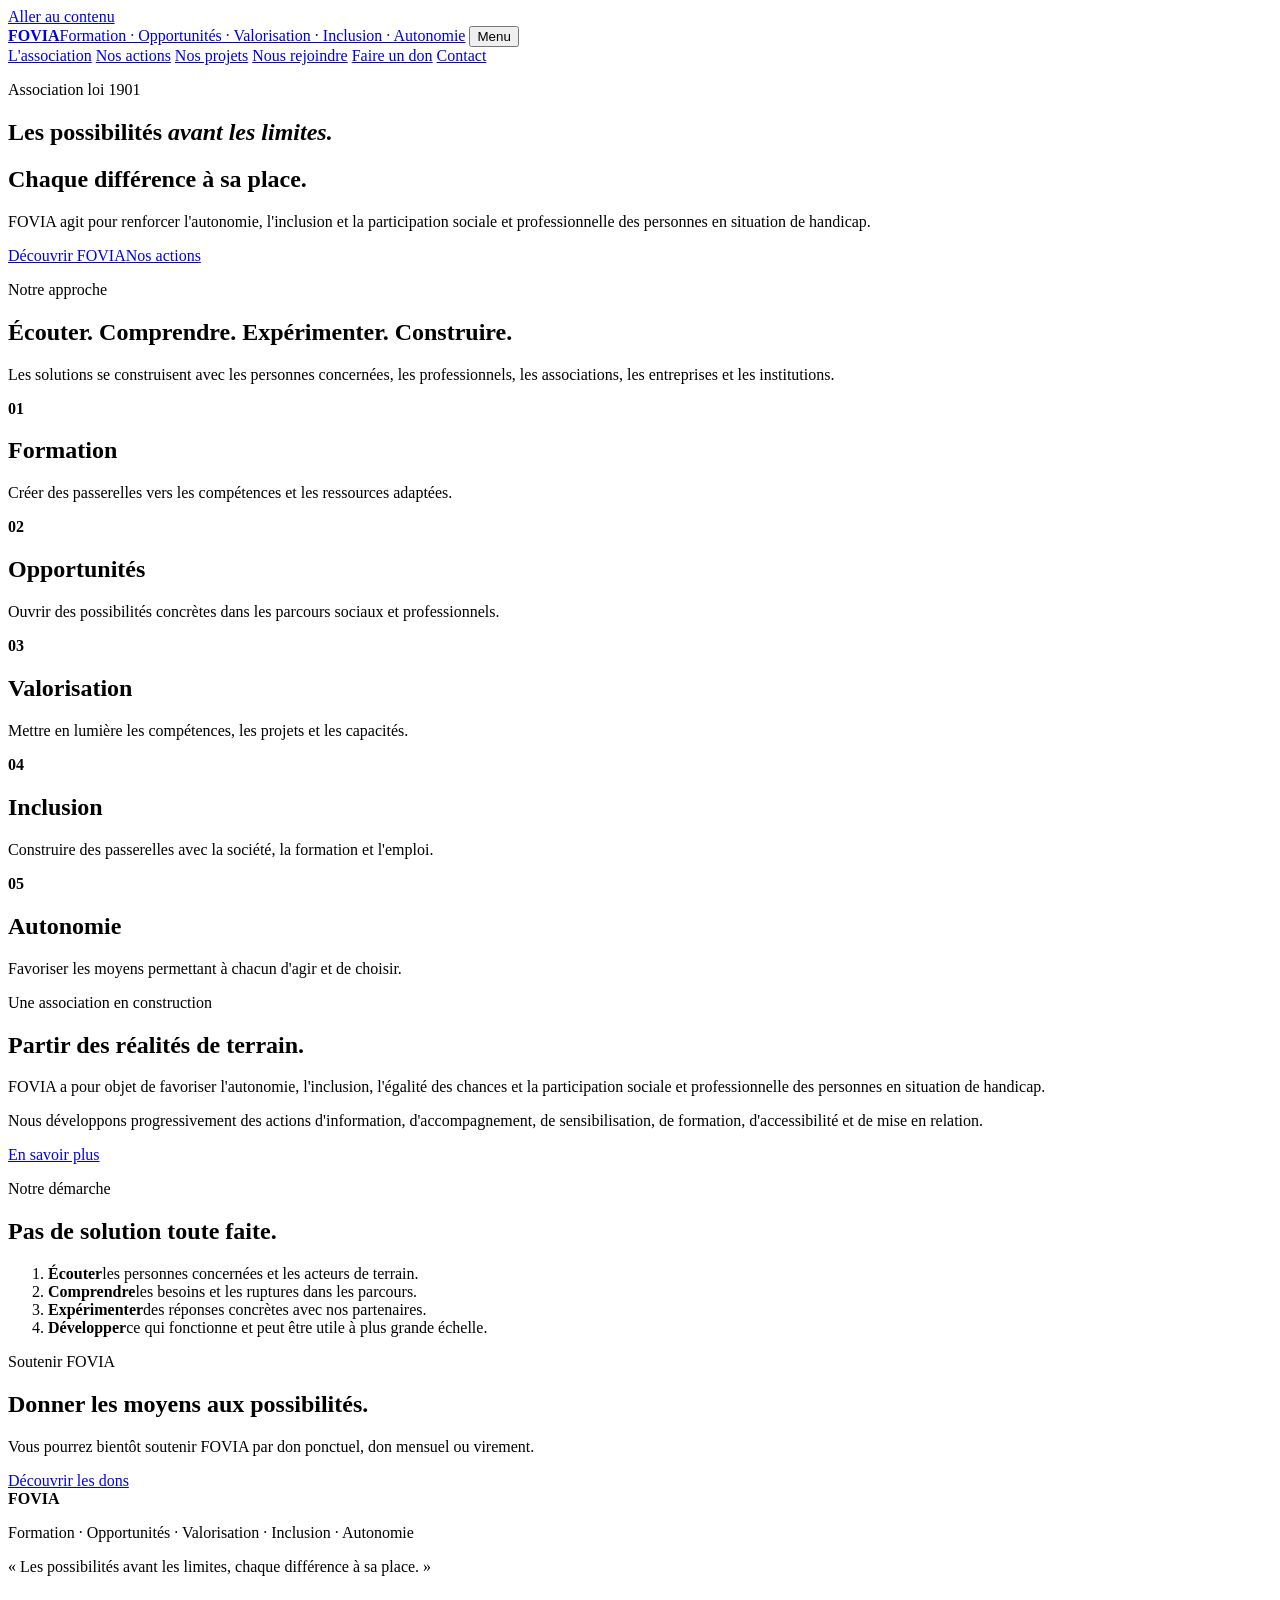
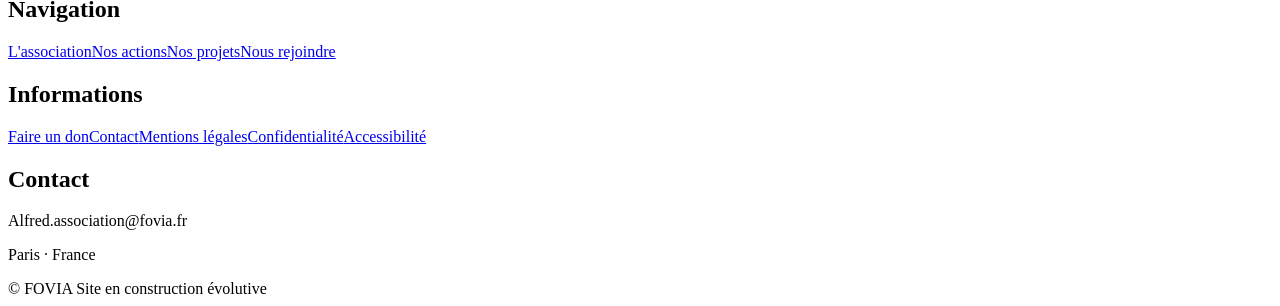
==== index.html @ 884a9b8b "Create index.html" ====
<!doctype html>
<html lang="fr"><head><meta charset="utf-8"><meta name="viewport" content="width=device-width,initial-scale=1">
<meta name="description" content="FOVIA — Formation, Opportunités, Valorisation, Inclusion, Autonomie."><title>Accueil — FOVIA</title><link rel="stylesheet" href="css/style.css"></head>
<body><a class="skip" href="#main">Aller au contenu</a>
<header>
  <div class="wrap nav">
    <a class="brand" href="index.html" aria-label="FOVIA, accueil"><b>FOVIA</b><span>Formation · Opportunités · Valorisation · Inclusion · Autonomie</span></a>
    <button id="menu" aria-expanded="false" aria-controls="navigation">Menu</button>
    <nav id="navigation" aria-label="Navigation principale">
      <a href="association.html">L'association</a>
      <a href="actions.html">Nos actions</a>
      <a href="projets.html">Nos projets</a>
      <a href="rejoindre.html">Nous rejoindre</a>
      <a href="dons.html">Faire un don</a>
      <a href="contact.html" class="cta">Contact</a>
    </nav>
  </div>
</header>
<main id="main">
<section class="hero"><div class="wrap hero-grid"><div>
<p class="eyebrow">Association loi 1901</p><h1>Les possibilités <em>avant les limites.</em></h1><h2>Chaque différence à sa place.</h2>
<p class="lead">FOVIA agit pour renforcer l'autonomie, l'inclusion et la participation sociale et professionnelle des personnes en situation de handicap.</p>
<div class="buttons"><a class="button yellow" href="association.html">Découvrir FOVIA</a><a class="button outline" href="actions.html">Nos actions</a></div>
</div><aside class="hero-card"><div class="symbol" aria-hidden="true"></div><p class="eyebrow">Notre approche</p><h2>Écouter. Comprendre. Expérimenter. Construire.</h2><p>Les solutions se construisent avec les personnes concernées, les professionnels, les associations, les entreprises et les institutions.</p></aside></div></section>
<section class="values" aria-label="Les cinq valeurs de FOVIA"><div class="wrap value-grid">
<article><b>01</b><h2>Formation</h2><p>Créer des passerelles vers les compétences et les ressources adaptées.</p></article>
<article><b>02</b><h2>Opportunités</h2><p>Ouvrir des possibilités concrètes dans les parcours sociaux et professionnels.</p></article>
<article><b>03</b><h2>Valorisation</h2><p>Mettre en lumière les compétences, les projets et les capacités.</p></article>
<article><b>04</b><h2>Inclusion</h2><p>Construire des passerelles avec la société, la formation et l'emploi.</p></article>
<article><b>05</b><h2>Autonomie</h2><p>Favoriser les moyens permettant à chacun d'agir et de choisir.</p></article>
</div></section>
<section class="section"><div class="wrap two"><div><p class="eyebrow">Une association en construction</p><h2>Partir des réalités de terrain.</h2></div><div><p>FOVIA a pour objet de favoriser l'autonomie, l'inclusion, l'égalité des chances et la participation sociale et professionnelle des personnes en situation de handicap.</p><p>Nous développons progressivement des actions d'information, d'accompagnement, de sensibilisation, de formation, d'accessibilité et de mise en relation.</p><a class="button dark" href="association.html">En savoir plus</a></div></div></section>
<section class="method"><div class="wrap two"><div><p class="eyebrow">Notre démarche</p><h2>Pas de solution toute faite.</h2></div><ol><li><b>Écouter</b><span>les personnes concernées et les acteurs de terrain.</span></li><li><b>Comprendre</b><span>les besoins et les ruptures dans les parcours.</span></li><li><b>Expérimenter</b><span>des réponses concrètes avec nos partenaires.</span></li><li><b>Développer</b><span>ce qui fonctionne et peut être utile à plus grande échelle.</span></li></ol></div></section>
<section class="support"><div class="wrap support-in"><div><p class="eyebrow">Soutenir FOVIA</p><h2>Donner les moyens aux possibilités.</h2><p>Vous pourrez bientôt soutenir FOVIA par don ponctuel, don mensuel ou virement.</p></div><a class="button outline" href="dons.html">Découvrir les dons</a></div></section>
</main>
<footer><div class="wrap footer-grid">
<div><strong>FOVIA</strong><p>Formation · Opportunités · Valorisation · Inclusion · Autonomie</p><p>« Les possibilités avant les limites, chaque différence à sa place. »</p></div>
<div><h2>Navigation</h2><a href="association.html">L'association</a><a href="actions.html">Nos actions</a><a href="projets.html">Nos projets</a><a href="rejoindre.html">Nous rejoindre</a></div>
<div><h2>Informations</h2><a href="dons.html">Faire un don</a><a href="contact.html">Contact</a><a href="#">Mentions légales</a><a href="#">Confidentialité</a><a href="#">Accessibilité</a></div>
<div><h2>Contact</h2><p>Alfred.association@fovia.fr</p><p>Paris · France</p></div>
</div><div class="wrap bottom">© <span id="year"></span> FOVIA <span>Site en construction évolutive</span></div></footer>
<script src="js/script.js"></script>
</body></html>
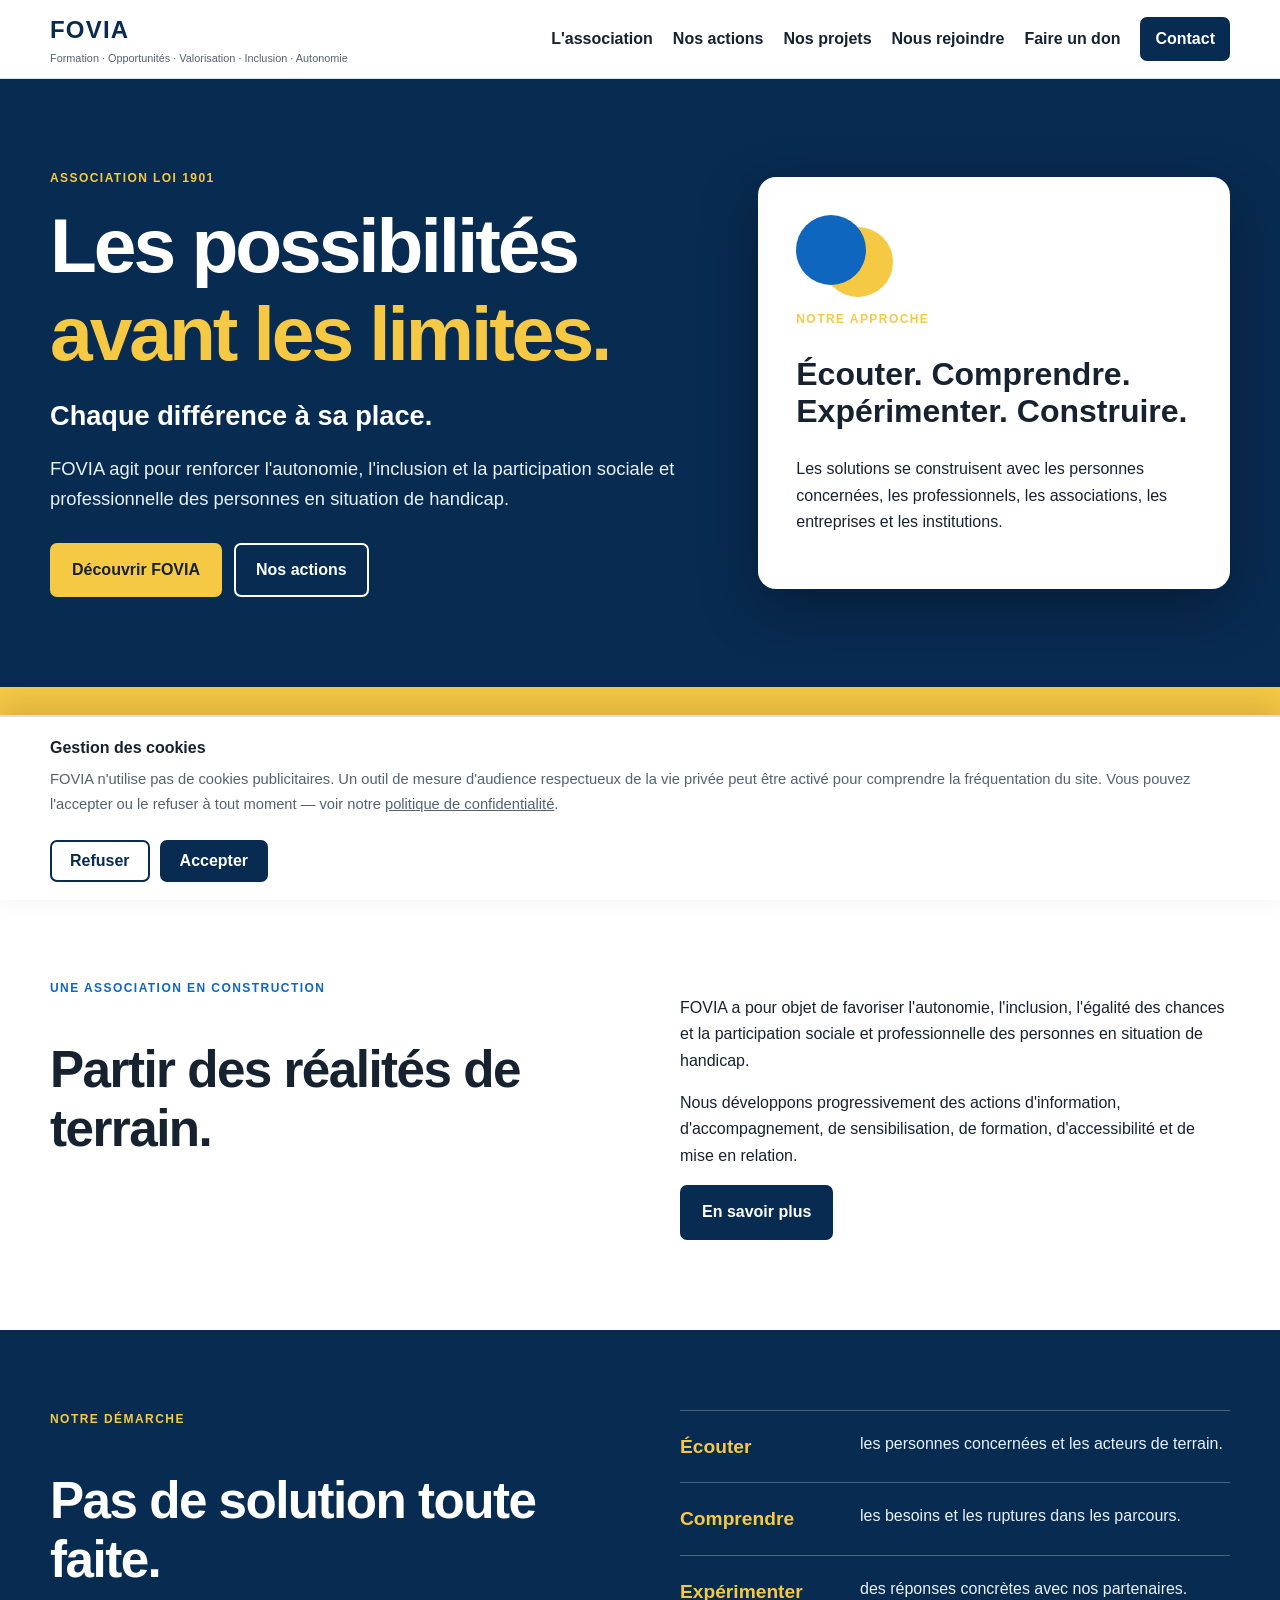
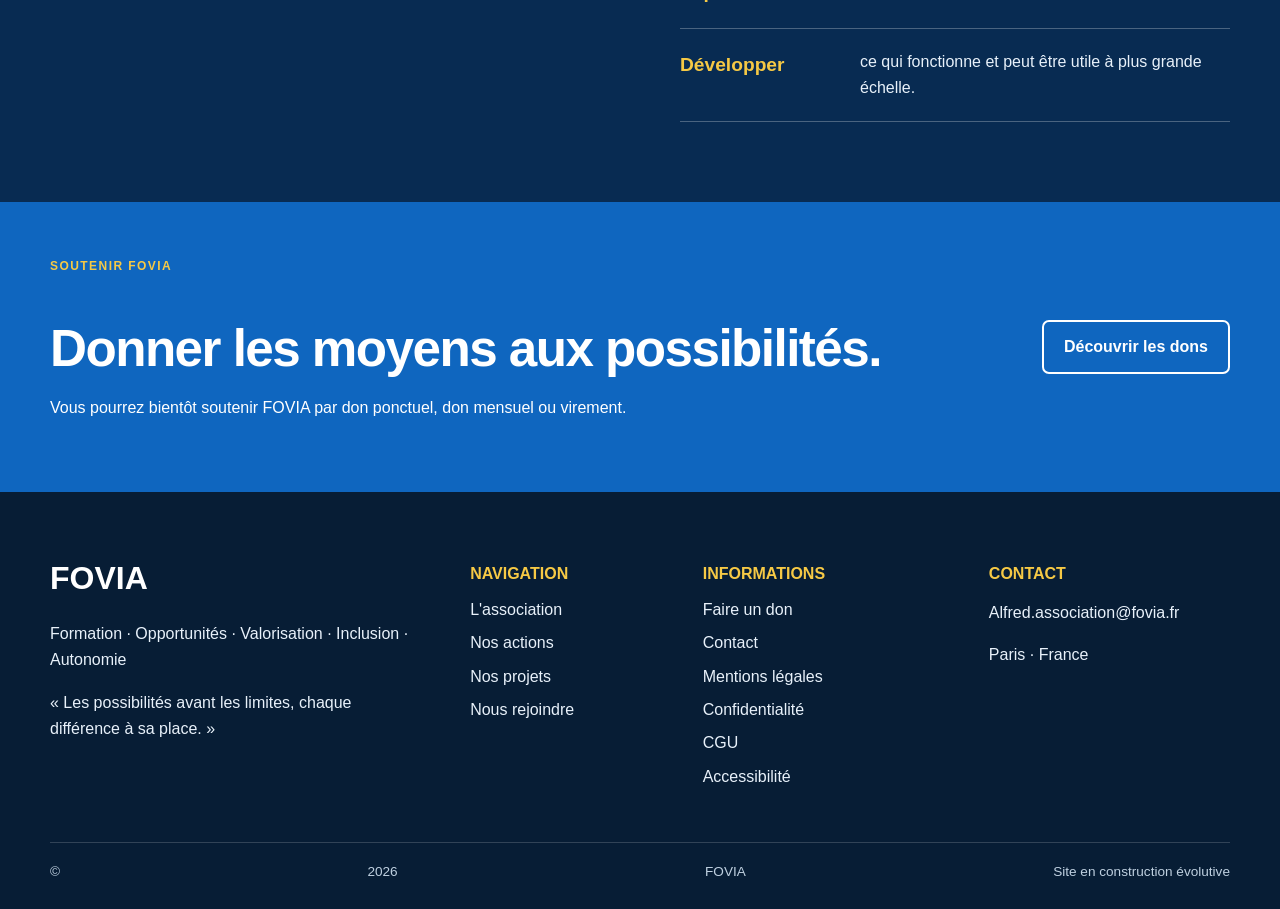
==== commit d5f49ca7: "correction site 19/09/2026" ====
--- a/index.html
+++ b/index.html
@@ -1,6 +1,34 @@
 <!doctype html>
-<html lang="fr"><head><meta charset="utf-8"><meta name="viewport" content="width=device-width,initial-scale=1">
-<meta name="description" content="FOVIA — Formation, Opportunités, Valorisation, Inclusion, Autonomie."><title>Accueil — FOVIA</title><link rel="stylesheet" href="css/style.css"></head>
+<html lang="fr"><head><meta charset="utf-8">
+<meta name="viewport" content="width=device-width,initial-scale=1">
+<title>FOVIA — Association pour l'autonomie et l'inclusion des personnes en situation de handicap</title>
+<meta name="description" content="FOVIA agit pour l'autonomie, l'inclusion et la participation sociale et professionnelle des personnes en situation de handicap, en Île-de-France.">
+<link rel="canonical" href="https://fovia.fr/">
+<meta name="robots" content="index,follow">
+<meta name="theme-color" content="#082b52">
+
+<link rel="icon" href="favicon.svg" type="image/svg+xml">
+<link rel="icon" href="favicon-32.png" sizes="32x32" type="image/png">
+<link rel="icon" href="favicon.ico" sizes="any">
+<link rel="apple-touch-icon" href="apple-touch-icon.png">
+
+<meta property="og:type" content="website">
+<meta property="og:locale" content="fr_FR">
+<meta property="og:site_name" content="FOVIA">
+<meta property="og:title" content="FOVIA — Les possibilités avant les limites">
+<meta property="og:description" content="FOVIA agit pour l'autonomie, l'inclusion et la participation sociale et professionnelle des personnes en situation de handicap, en Île-de-France.">
+<meta property="og:url" content="https://fovia.fr/">
+<meta property="og:image" content="https://fovia.fr/img/og-image.png">
+<meta property="og:image:width" content="1200">
+<meta property="og:image:height" content="630">
+<meta property="og:image:alt" content="FOVIA — Formation, Opportunités, Valorisation, Inclusion, Autonomie">
+
+<meta name="twitter:card" content="summary_large_image">
+<meta name="twitter:title" content="FOVIA — Les possibilités avant les limites">
+<meta name="twitter:description" content="FOVIA agit pour l'autonomie, l'inclusion et la participation sociale et professionnelle des personnes en situation de handicap, en Île-de-France.">
+<meta name="twitter:image" content="https://fovia.fr/img/og-image.png">
+
+<link rel="stylesheet" href="css/style.css"></head>
 <body><a class="skip" href="#main">Aller au contenu</a>
 <header>
   <div class="wrap nav">
@@ -36,8 +64,21 @@
 <footer><div class="wrap footer-grid">
 <div><strong>FOVIA</strong><p>Formation · Opportunités · Valorisation · Inclusion · Autonomie</p><p>« Les possibilités avant les limites, chaque différence à sa place. »</p></div>
 <div><h2>Navigation</h2><a href="association.html">L'association</a><a href="actions.html">Nos actions</a><a href="projets.html">Nos projets</a><a href="rejoindre.html">Nous rejoindre</a></div>
-<div><h2>Informations</h2><a href="dons.html">Faire un don</a><a href="contact.html">Contact</a><a href="#">Mentions légales</a><a href="#">Confidentialité</a><a href="#">Accessibilité</a></div>
+<div><h2>Informations</h2><a href="dons.html">Faire un don</a><a href="contact.html">Contact</a><a href="mentions-legales.html">Mentions légales</a><a href="confidentialite.html">Confidentialité</a><a href="cgu.html">CGU</a><a href="accessibilite.html">Accessibilité</a></div>
 <div><h2>Contact</h2><p>Alfred.association@fovia.fr</p><p>Paris · France</p></div>
 </div><div class="wrap bottom">© <span id="year"></span> FOVIA <span>Site en construction évolutive</span></div></footer>
-<script src="js/script.js"></script>
+<div id="cookie-banner" class="cookie-banner" role="dialog" aria-live="polite" aria-label="Gestion des cookies" hidden>
+  <div class="wrap cookie-in">
+    <div class="cookie-text">
+      <p><strong>Gestion des cookies</strong></p>
+      <p>FOVIA n'utilise pas de cookies publicitaires. Un outil de mesure d'audience respectueux de la vie privée peut être activé pour comprendre la fréquentation du site. Vous pouvez l'accepter ou le refuser à tout moment — voir notre <a href="confidentialite.html">politique de confidentialité</a>.</p>
+    </div>
+    <div class="cookie-actions">
+      <button type="button" class="button ghost" id="cookie-refuse">Refuser</button>
+      <button type="button" class="button dark" id="cookie-accept">Accepter</button>
+    </div>
+  </div>
+</div>
+<script src="js/script.js" defer></script>
+<script src="js/cookies.js" defer></script>
 </body></html>
--- a/css/style.css
+++ b/css/style.css
@@ -0,0 +1,53 @@
+
+:root{--navy:#082b52;--blue:#0f66bf;--yellow:#f6c945;--white:#fff;--ink:#172231;--muted:#536273;--pale:#f2f7fc;--line:#d8e2ec;--max:1180px;--danger:#a3241c}
+*{box-sizing:border-box}html{scroll-behavior:smooth}body{margin:0;font-family:Arial,Helvetica,sans-serif;color:var(--ink);line-height:1.65}a{color:inherit}.wrap{width:min(var(--max),calc(100% - 40px));margin:auto}.skip{position:absolute;top:-80px;left:15px;background:var(--yellow);padding:10px;font-weight:800}.skip:focus{top:15px}
+header{position:sticky;top:0;z-index:20;background:#fff;border-bottom:1px solid var(--line)}.nav{min-height:78px;display:flex;justify-content:space-between;align-items:center;gap:20px}.brand{text-decoration:none;color:var(--navy);display:flex;flex-direction:column}.brand b{font-size:1.5rem;letter-spacing:.05em}.brand span{font-size:.68rem;color:var(--muted)}
+nav{display:flex;gap:20px;align-items:center;font-weight:800}nav a{text-decoration:none}nav a:hover{color:var(--blue)}nav .cta{background:var(--navy);color:#fff;padding:9px 15px;border-radius:7px}#menu{display:none;background:var(--navy);color:#fff;border:0;padding:9px 12px;border-radius:6px;font-weight:800}
+.hero{background:var(--navy);color:#fff;padding:90px 0}.hero-grid{display:grid;grid-template-columns:1.15fr .85fr;gap:70px;align-items:center}.eyebrow{text-transform:uppercase;letter-spacing:.12em;font-size:.75rem;font-weight:900;color:var(--blue);margin:0 0 12px}.hero .eyebrow,.method .eyebrow,.support .eyebrow{color:var(--yellow)}
+h1,h2,h3{line-height:1.15}h1{font-size:clamp(2.8rem,6vw,5.2rem);letter-spacing:-.04em;margin:0 0 15px}h1 em{font-style:normal;color:var(--yellow)}.hero h2{font-size:1.7rem}.lead{font-size:1.15rem;color:#e8f1fa;max-width:700px}
+.buttons{display:flex;gap:12px;flex-wrap:wrap;margin-top:28px}.button{display:inline-flex;justify-content:center;align-items:center;text-decoration:none;border-radius:7px;padding:12px 20px;font-weight:900;border:2px solid transparent;cursor:pointer;font-size:1rem}.yellow{background:var(--yellow);color:var(--ink)}.outline{background:transparent;border-color:#fff;color:#fff}.button.dark{background:var(--navy);color:#fff}.button.blue{background:var(--blue);color:#fff}.button.disabled{opacity:.6;cursor:not-allowed}
+.hero-card{background:#fff;color:var(--ink);padding:38px;border-radius:18px;box-shadow:0 18px 60px #0005}.hero-card h2{font-size:2rem}.symbol{width:70px;height:70px;background:var(--blue);border-radius:50%;margin-bottom:25px;box-shadow:27px 12px 0 var(--yellow)}
+.values{background:var(--yellow);padding:35px 0}.value-grid{display:grid;grid-template-columns:repeat(5,1fr);gap:25px}.value-grid article{display:grid;grid-template-columns:auto 1fr;column-gap:12px}.value-grid article p{grid-column:2;margin:0}.value-grid h2{margin:0;font-size:1.15rem}
+.section{padding:90px 0}.light{background:var(--pale)}.two{display:grid;grid-template-columns:1fr 1fr;gap:80px}.two>div>h2,.heading h2,.support h2{font-size:clamp(2.2rem,4vw,3.5rem);letter-spacing:-.03em}.heading{display:flex;justify-content:space-between;gap:40px;align-items:end;margin-bottom:40px}.heading>p{max-width:430px;color:var(--muted)}
+.cards{display:grid;grid-template-columns:repeat(3,1fr);gap:18px}.cards article,.audiences article{background:#fff;border:1px solid var(--line);padding:28px;border-radius:12px}.cards article>span{display:grid;place-items:center;width:46px;height:46px;background:var(--navy);color:var(--yellow);border-radius:10px;font-weight:900;font-size:1.3rem;margin-bottom:20px}.cards p,.audiences p{color:var(--muted)}
+.project{display:grid;grid-template-columns:1.1fr .9fr;background:var(--navy);color:#fff;border-radius:18px;overflow:hidden}.photo-placeholder{min-height:350px;display:grid;place-items:center;text-align:center;padding:30px;background:var(--blue);font-weight:900;letter-spacing:.08em}.project>div:last-child{padding:55px}.project a,.audiences a{color:var(--blue);font-weight:900;text-decoration:none}
+.method{background:var(--navy);color:#fff;padding:80px 0}.method ol{list-style:none;margin:0;padding:0}.method li{display:grid;grid-template-columns:180px 1fr;border-top:1px solid #ffffff44;padding:20px 0}.method li:last-child{border-bottom:1px solid #ffffff44}.method li b{color:var(--yellow);font-size:1.2rem}.method li span{color:#e8f1fa}
+.audiences{display:grid;grid-template-columns:repeat(2,1fr);gap:18px;margin-top:35px}.support{background:var(--blue);color:#fff;padding:55px 0}.support-in{display:flex;justify-content:space-between;align-items:center;gap:40px}.support h2{margin-bottom:10px}.support p{max-width:800px}
+.page-hero{background:var(--navy);color:#fff;padding:70px 0}.page-hero h1{font-size:clamp(2.5rem,5vw,4.5rem)}.page-hero p{max-width:760px;color:#e8f1fa;font-size:1.1rem}
+.donation-grid{display:grid;grid-template-columns:1.2fr .8fr;gap:24px}.donation-card{background:#fff;border:1px solid var(--line);border-radius:16px;padding:32px}.donation-card h2{margin-top:0}.donation-options{display:grid;grid-template-columns:repeat(2,1fr);gap:15px;margin-top:20px}.donation-option{border:2px solid var(--line);border-radius:12px;padding:20px;text-decoration:none;background:#fff}.donation-option:hover{border-color:var(--blue)}.amounts{display:flex;flex-wrap:wrap;gap:10px;margin:15px 0}.amount{border:2px solid var(--line);border-radius:8px;padding:9px 15px;background:#fff;font-weight:800}.note{font-size:.9rem;color:var(--muted);background:var(--pale);border-left:4px solid var(--yellow);padding:14px 16px}.bank-box{background:var(--navy);color:#fff;border-radius:14px;padding:26px}.bank-box code{font-size:1rem;word-break:break-all}.tax-box{background:#fff7d5;border:1px solid #e5cf72;border-radius:12px;padding:20px}.tax-box strong{color:var(--navy)}
+form{display:grid;gap:9px}label{font-weight:800;margin-top:5px}input,textarea{font:inherit;border:2px solid var(--line);border-radius:7px;padding:12px}input:focus,textarea:focus,button:focus-visible,a:focus-visible{outline:4px solid var(--yellow);outline-offset:3px}
+.story{background:#f5f8fc}.story-grid{display:grid;grid-template-columns:.9fr 1.1fr;gap:4rem;align-items:start}.story-text p{margin-bottom:1.15rem}.vision-box{margin-top:3.5rem;padding:2.25rem 2.5rem;border-radius:1.25rem;background:#082B52;color:#fff;display:grid;grid-template-columns:.8fr 1.2fr;gap:2.5rem;align-items:center}.vision-box h3{margin:0;font-size:clamp(1.5rem,3vw,2.2rem)}.vision-box .eyebrow{color:#F6C945}.vision-box p:last-child{margin:0;color:#fff}
+footer{background:#071d35;color:#e8f1fa;padding:60px 0 25px}.footer-grid{display:grid;grid-template-columns:1.4fr .7fr .9fr .9fr;gap:45px}.footer-grid>div:first-child strong{font-size:2rem;color:#fff}.footer-grid h2{font-size:1rem;color:var(--yellow);text-transform:uppercase}.footer-grid a{display:block;text-decoration:none;margin:7px 0}.bottom{border-top:1px solid #ffffff2b;margin-top:45px;padding-top:18px;display:flex;justify-content:space-between;color:#bfd0e0;font-size:.85rem}
+@media(max-width:900px){nav{display:none}#menu{display:block}nav.open{display:flex;position:absolute;top:78px;left:0;right:0;background:#fff;padding:20px;flex-direction:column;align-items:stretch;border-bottom:1px solid var(--line)}.hero-grid,.two,.project,.donation-grid{grid-template-columns:1fr}.cards{grid-template-columns:repeat(2,1fr)}.heading{display:block}.support-in{display:block}.support .button{margin-top:20px}.footer-grid{grid-template-columns:repeat(2,1fr)}.value-grid{grid-template-columns:repeat(2,1fr)}}
+@media(max-width:600px){.wrap{width:calc(100% - 28px)}.hero{padding:65px 0}.value-grid,.cards,.audiences,.footer-grid,.donation-options{grid-template-columns:1fr}.value-grid article{display:block}.project>div:last-child{padding:35px 25px}.method li{grid-template-columns:1fr;gap:5px}.bottom{display:block}.bottom span{display:block;margin-top:5px}.vision-box{grid-template-columns:1fr;gap:2rem}}
+@media(prefers-reduced-motion:reduce){html{scroll-behavior:auto}}
+button.button{appearance:none;-webkit-appearance:none;font-family:inherit}
+.button.ghost{background:transparent;border-color:var(--navy);color:var(--navy)}
+.button.ghost:hover{background:var(--pale)}
+/* Bandeau cookies (RGPD) */
+.cookie-banner{position:fixed;left:0;right:0;bottom:0;z-index:50;background:#fff;border-top:2px solid var(--line);box-shadow:0 -10px 30px #0002}
+.cookie-in{display:flex;align-items:center;justify-content:space-between;gap:24px;padding:18px 0;flex-wrap:wrap}
+.cookie-text p{margin:0 0 6px}
+.cookie-text p:last-child{margin:0;color:var(--muted);font-size:.92rem}
+.cookie-actions{display:flex;gap:10px;flex-shrink:0}
+.cookie-actions .button{padding:10px 18px}
+/* Champs de formulaire : erreurs et honeypot */
+.field{display:grid;gap:4px}
+.field-error{color:var(--danger);font-size:.88rem;font-weight:700;min-height:1.1em}
+input[aria-invalid="true"],textarea[aria-invalid="true"]{border-color:var(--danger)}
+.hp-field{position:absolute;left:-9999px;top:auto;width:1px;height:1px;overflow:hidden}
+.consent{display:flex;align-items:flex-start;gap:10px;font-weight:400;color:var(--muted)}
+.consent input{margin-top:4px}
+/* Pages légales (RGPD, CGU, mentions légales, accessibilité) */
+.legal-content{max-width:860px}
+.legal-content h2{font-size:1.4rem;margin:2.2rem 0 .8rem;color:var(--navy)}
+.legal-content h2:first-child{margin-top:0}
+.legal-content p,.legal-content li{color:var(--ink)}
+.legal-content ul{padding-left:1.3rem}
+.legal-note{background:var(--pale);border-left:4px solid var(--blue);padding:14px 16px;font-size:.95rem;color:var(--muted)}
+.legal-table{width:100%;border-collapse:collapse;margin:1rem 0 1.5rem;font-size:.95rem}
+.legal-table th,.legal-table td{border:1px solid var(--line);padding:10px 12px;text-align:left;vertical-align:top}
+.legal-table th{background:var(--pale)}
+/* Page 404 */
+.notfound{padding:120px 0}
+@media(max-width:600px){.cookie-in{flex-direction:column;align-items:stretch}.cookie-actions{justify-content:stretch}.cookie-actions .button{flex:1}}
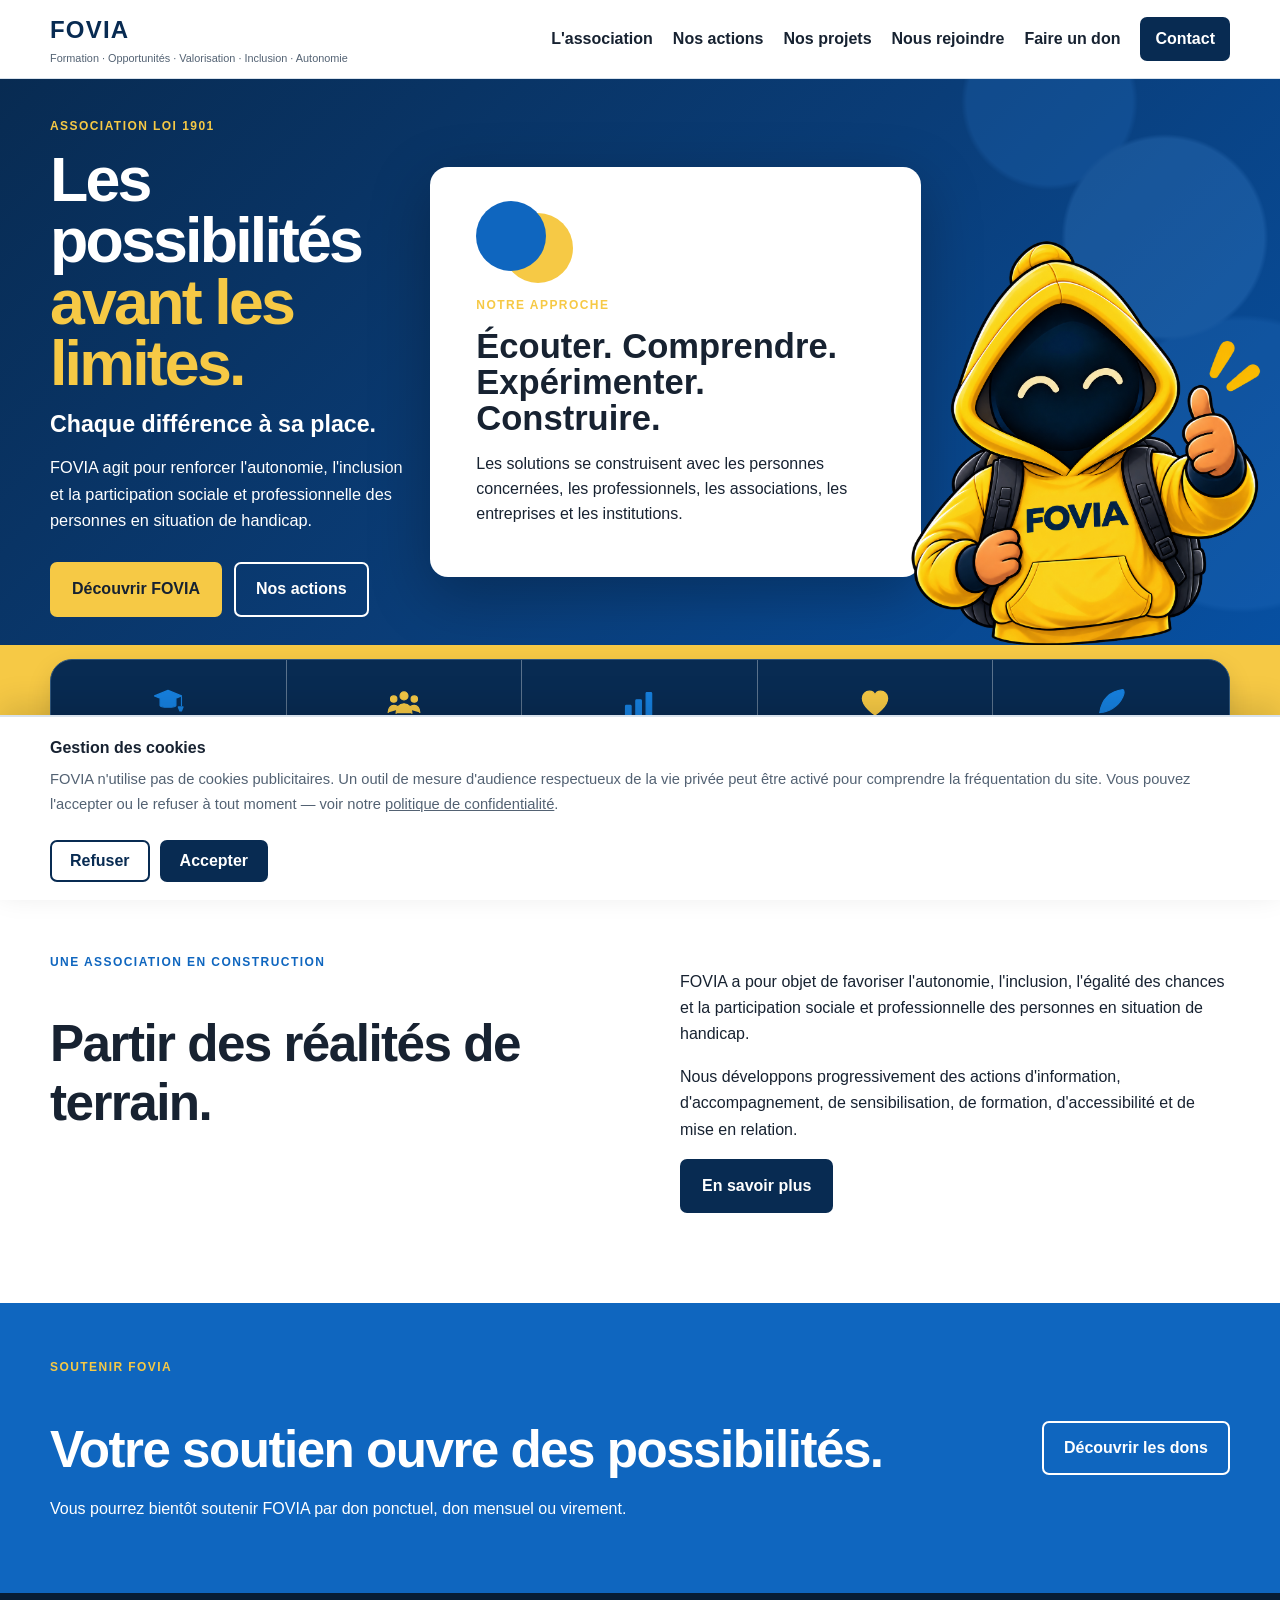
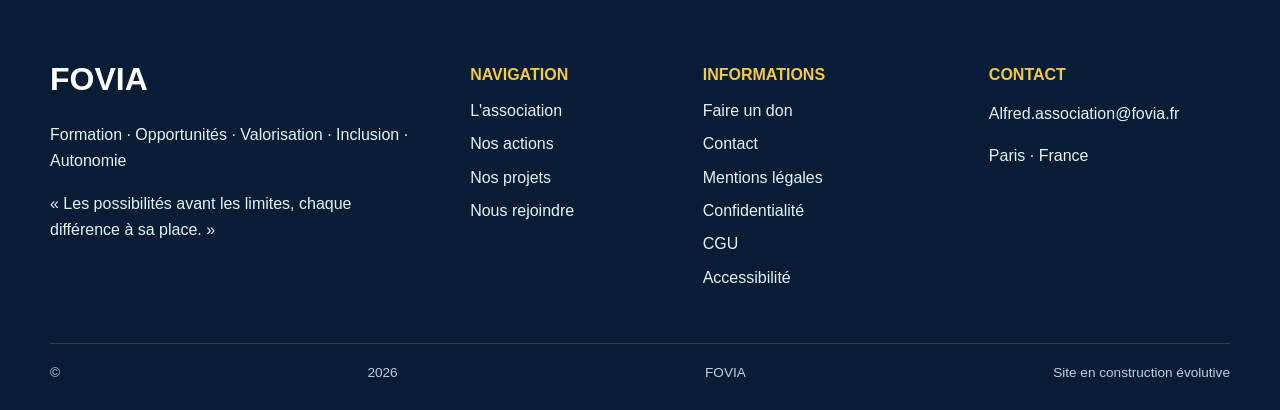
==== commit 0a0af75a: "nouvelle ajout 21/09/2026" ====
--- a/index.html
+++ b/index.html
@@ -45,21 +45,38 @@
   </div>
 </header>
 <main id="main">
-<section class="hero"><div class="wrap hero-grid"><div>
+<section class="hero"><div class="wrap hero-grid"><div class="hero-copy">
 <p class="eyebrow">Association loi 1901</p><h1>Les possibilités <em>avant les limites.</em></h1><h2>Chaque différence à sa place.</h2>
 <p class="lead">FOVIA agit pour renforcer l'autonomie, l'inclusion et la participation sociale et professionnelle des personnes en situation de handicap.</p>
 <div class="buttons"><a class="button yellow" href="association.html">Découvrir FOVIA</a><a class="button outline" href="actions.html">Nos actions</a></div>
-</div><aside class="hero-card"><div class="symbol" aria-hidden="true"></div><p class="eyebrow">Notre approche</p><h2>Écouter. Comprendre. Expérimenter. Construire.</h2><p>Les solutions se construisent avec les personnes concernées, les professionnels, les associations, les entreprises et les institutions.</p></aside></div></section>
-<section class="values" aria-label="Les cinq valeurs de FOVIA"><div class="wrap value-grid">
-<article><b>01</b><h2>Formation</h2><p>Créer des passerelles vers les compétences et les ressources adaptées.</p></article>
-<article><b>02</b><h2>Opportunités</h2><p>Ouvrir des possibilités concrètes dans les parcours sociaux et professionnels.</p></article>
-<article><b>03</b><h2>Valorisation</h2><p>Mettre en lumière les compétences, les projets et les capacités.</p></article>
-<article><b>04</b><h2>Inclusion</h2><p>Construire des passerelles avec la société, la formation et l'emploi.</p></article>
-<article><b>05</b><h2>Autonomie</h2><p>Favoriser les moyens permettant à chacun d'agir et de choisir.</p></article>
-</div></section>
+</div><aside class="hero-card"><div class="symbol" aria-hidden="true"></div><p class="eyebrow">Notre approche</p><h2>Écouter. Comprendre. Expérimenter. Construire.</h2><p>Les solutions se construisent avec les personnes concernées, les professionnels, les associations, les entreprises et les institutions.</p></aside><div class="hero-mascot"><img src="img/mascotte-fovia-jaune.png" alt="Mascotte FOVIA jaune levant le pouce"></div></div></section>
+
+<section class="values-bar" aria-label="Les cinq axes de FOVIA">
+  <div class="wrap values-bar-inner">
+    <article class="value-item">
+      <span class="value-icon blue" aria-hidden="true"><svg viewBox="0 0 48 48"><path d="M7 15 24 8l17 7-17 7L7 15Z"/><path d="M14 19v8c0 3 20 3 20 0v-8"/><path d="M41 16v11"/><path d="M39 29h4l-2 5h-2l-2-5h2Z"/></svg></span>
+      <h2>Formation</h2><p>Créer des passerelles vers les compétences et les ressources adaptées.</p>
+    </article>
+    <article class="value-item">
+      <span class="value-icon yellow" aria-hidden="true"><svg viewBox="0 0 48 48" aria-hidden="true"><circle cx="24" cy="15" r="5"/><circle cx="11" cy="19" r="4"/><circle cx="37" cy="19" r="4"/><path d="M14 37c0-7 4-12 10-12s10 5 10 12"/><path d="M4 36c0-5 3-9 7-9 3 0 6 2 7 5"/><path d="M44 36c0-5-3-9-7-9-3 0-6 2-7 5"/></svg></span>
+      <h2>Opportunités</h2><p>Ouvrir des possibilités concrètes dans les parcours sociaux et professionnels.</p>
+    </article>
+    <article class="value-item">
+      <span class="value-icon blue" aria-hidden="true"><svg viewBox="0 0 48 48"><rect x="7" y="27" width="7" height="13" rx="1"/><rect x="20" y="20" width="7" height="20" rx="1"/><rect x="33" y="11" width="7" height="29" rx="1"/></svg></span>
+      <h2>Valorisation</h2><p>Mettre en lumière les compétences, les projets et les capacités.</p>
+    </article>
+    <article class="value-item">
+      <span class="value-icon yellow" aria-hidden="true"><svg viewBox="0 0 48 48" aria-hidden="true"><path d="M24 39S8 29 8 18c0-5 4-9 9-9 3 0 6 2 7 5 1-3 4-5 7-5 5 0 9 4 9 9 0 11-16 21-16 21Z"/></svg></span>
+      <h2>Inclusion</h2><p>Construire des passerelles avec la société, la formation et l’emploi.</p>
+    </article>
+    <article class="value-item">
+      <span class="value-icon blue" aria-hidden="true"><svg viewBox="0 0 48 48"><path d="M39 7C23 9 12 19 10 36c11-1 23-7 29-20 2-4 2-7 0-9Z"/><path d="M10 36c7-8 13-14 23-20"/></svg></span>
+      <h2>Autonomie</h2><p>Favoriser les moyens permettant à chacun d’agir et de choisir.</p>
+    </article>
+  </div>
+</section>
 <section class="section"><div class="wrap two"><div><p class="eyebrow">Une association en construction</p><h2>Partir des réalités de terrain.</h2></div><div><p>FOVIA a pour objet de favoriser l'autonomie, l'inclusion, l'égalité des chances et la participation sociale et professionnelle des personnes en situation de handicap.</p><p>Nous développons progressivement des actions d'information, d'accompagnement, de sensibilisation, de formation, d'accessibilité et de mise en relation.</p><a class="button dark" href="association.html">En savoir plus</a></div></div></section>
-<section class="method"><div class="wrap two"><div><p class="eyebrow">Notre démarche</p><h2>Pas de solution toute faite.</h2></div><ol><li><b>Écouter</b><span>les personnes concernées et les acteurs de terrain.</span></li><li><b>Comprendre</b><span>les besoins et les ruptures dans les parcours.</span></li><li><b>Expérimenter</b><span>des réponses concrètes avec nos partenaires.</span></li><li><b>Développer</b><span>ce qui fonctionne et peut être utile à plus grande échelle.</span></li></ol></div></section>
-<section class="support"><div class="wrap support-in"><div><p class="eyebrow">Soutenir FOVIA</p><h2>Donner les moyens aux possibilités.</h2><p>Vous pourrez bientôt soutenir FOVIA par don ponctuel, don mensuel ou virement.</p></div><a class="button outline" href="dons.html">Découvrir les dons</a></div></section>
+<section class="support"><div class="wrap support-in"><div><p class="eyebrow">Soutenir FOVIA</p><h2>Votre soutien ouvre des possibilités.</h2><p>Vous pourrez bientôt soutenir FOVIA par don ponctuel, don mensuel ou virement.</p></div><a class="button outline" href="dons.html">Découvrir les dons</a></div></section>
 </main>
 <footer><div class="wrap footer-grid">
 <div><strong>FOVIA</strong><p>Formation · Opportunités · Valorisation · Inclusion · Autonomie</p><p>« Les possibilités avant les limites, chaque différence à sa place. »</p></div>
--- a/css/style.css
+++ b/css/style.css
@@ -3,9 +3,9 @@
 *{box-sizing:border-box}html{scroll-behavior:smooth}body{margin:0;font-family:Arial,Helvetica,sans-serif;color:var(--ink);line-height:1.65}a{color:inherit}.wrap{width:min(var(--max),calc(100% - 40px));margin:auto}.skip{position:absolute;top:-80px;left:15px;background:var(--yellow);padding:10px;font-weight:800}.skip:focus{top:15px}
 header{position:sticky;top:0;z-index:20;background:#fff;border-bottom:1px solid var(--line)}.nav{min-height:78px;display:flex;justify-content:space-between;align-items:center;gap:20px}.brand{text-decoration:none;color:var(--navy);display:flex;flex-direction:column}.brand b{font-size:1.5rem;letter-spacing:.05em}.brand span{font-size:.68rem;color:var(--muted)}
 nav{display:flex;gap:20px;align-items:center;font-weight:800}nav a{text-decoration:none}nav a:hover{color:var(--blue)}nav .cta{background:var(--navy);color:#fff;padding:9px 15px;border-radius:7px}#menu{display:none;background:var(--navy);color:#fff;border:0;padding:9px 12px;border-radius:6px;font-weight:800}
-.hero{background:var(--navy);color:#fff;padding:90px 0}.hero-grid{display:grid;grid-template-columns:1.15fr .85fr;gap:70px;align-items:center}.eyebrow{text-transform:uppercase;letter-spacing:.12em;font-size:.75rem;font-weight:900;color:var(--blue);margin:0 0 12px}.hero .eyebrow,.method .eyebrow,.support .eyebrow{color:var(--yellow)}
+.hero{background:var(--navy);color:#fff;padding:70px 0 0;overflow:hidden}.hero-grid{display:grid;grid-template-columns:1.08fr .86fr .56fr;gap:34px;align-items:center;min-height:470px}.hero-copy{padding-bottom:55px}.hero-mascot{align-self:end;height:470px;display:flex;align-items:flex-end;justify-content:center;overflow:hidden}.hero-mascot img{display:block;width:min(100%,310px);height:auto;max-height:470px;object-fit:contain;object-position:center bottom}.eyebrow{text-transform:uppercase;letter-spacing:.12em;font-size:.75rem;font-weight:900;color:var(--blue);margin:0 0 12px}.hero .eyebrow,.method .eyebrow,.support .eyebrow{color:var(--yellow)}
 h1,h2,h3{line-height:1.15}h1{font-size:clamp(2.8rem,6vw,5.2rem);letter-spacing:-.04em;margin:0 0 15px}h1 em{font-style:normal;color:var(--yellow)}.hero h2{font-size:1.7rem}.lead{font-size:1.15rem;color:#e8f1fa;max-width:700px}
-.buttons{display:flex;gap:12px;flex-wrap:wrap;margin-top:28px}.button{display:inline-flex;justify-content:center;align-items:center;text-decoration:none;border-radius:7px;padding:12px 20px;font-weight:900;border:2px solid transparent;cursor:pointer;font-size:1rem}.yellow{background:var(--yellow);color:var(--ink)}.outline{background:transparent;border-color:#fff;color:#fff}.button.dark{background:var(--navy);color:#fff}.button.blue{background:var(--blue);color:#fff}.button.disabled{opacity:.6;cursor:not-allowed}
+.buttons{display:flex;gap:12px;flex-wrap:wrap;margin-top:28px}.button{display:inline-flex;justify-content:center;align-items:center;text-decoration:none;border-radius:7px;padding:12px 20px;font-weight:900;border:2px solid transparent;cursor:pointer;font-size:1rem}.button.yellow{background:var(--yellow);color:var(--ink)}.outline{background:transparent;border-color:#fff;color:#fff}.button.dark{background:var(--navy);color:#fff}.button.blue{background:var(--blue);color:#fff}.button.disabled{opacity:.6;cursor:not-allowed}
 .hero-card{background:#fff;color:var(--ink);padding:38px;border-radius:18px;box-shadow:0 18px 60px #0005}.hero-card h2{font-size:2rem}.symbol{width:70px;height:70px;background:var(--blue);border-radius:50%;margin-bottom:25px;box-shadow:27px 12px 0 var(--yellow)}
 .values{background:var(--yellow);padding:35px 0}.value-grid{display:grid;grid-template-columns:repeat(5,1fr);gap:25px}.value-grid article{display:grid;grid-template-columns:auto 1fr;column-gap:12px}.value-grid article p{grid-column:2;margin:0}.value-grid h2{margin:0;font-size:1.15rem}
 .section{padding:90px 0}.light{background:var(--pale)}.two{display:grid;grid-template-columns:1fr 1fr;gap:80px}.two>div>h2,.heading h2,.support h2{font-size:clamp(2.2rem,4vw,3.5rem);letter-spacing:-.03em}.heading{display:flex;justify-content:space-between;gap:40px;align-items:end;margin-bottom:40px}.heading>p{max-width:430px;color:var(--muted)}
@@ -13,13 +13,35 @@
 .project{display:grid;grid-template-columns:1.1fr .9fr;background:var(--navy);color:#fff;border-radius:18px;overflow:hidden}.photo-placeholder{min-height:350px;display:grid;place-items:center;text-align:center;padding:30px;background:var(--blue);font-weight:900;letter-spacing:.08em}.project>div:last-child{padding:55px}.project a,.audiences a{color:var(--blue);font-weight:900;text-decoration:none}
 .method{background:var(--navy);color:#fff;padding:80px 0}.method ol{list-style:none;margin:0;padding:0}.method li{display:grid;grid-template-columns:180px 1fr;border-top:1px solid #ffffff44;padding:20px 0}.method li:last-child{border-bottom:1px solid #ffffff44}.method li b{color:var(--yellow);font-size:1.2rem}.method li span{color:#e8f1fa}
 .audiences{display:grid;grid-template-columns:repeat(2,1fr);gap:18px;margin-top:35px}.support{background:var(--blue);color:#fff;padding:55px 0}.support-in{display:flex;justify-content:space-between;align-items:center;gap:40px}.support h2{margin-bottom:10px}.support p{max-width:800px}
-.page-hero{background:var(--navy);color:#fff;padding:70px 0}.page-hero h1{font-size:clamp(2.5rem,5vw,4.5rem)}.page-hero p{max-width:760px;color:#e8f1fa;font-size:1.1rem}
+.page-hero{background:var(--navy);color:#fff;padding:70px 0;overflow:hidden}.page-hero h1{font-size:clamp(2.5rem,5vw,4.5rem)}.page-hero p{max-width:760px;color:#e8f1fa;font-size:1.1rem}
+.page-hero-grid{display:grid;grid-template-columns:1fr;gap:20px}
+.page-hero-mascot{display:none}
+@media(min-width:901px){
+  .page-hero{padding:46px 0 0}
+  .page-hero-grid{grid-template-columns:1.3fr .8fr;align-items:end;min-height:300px;gap:20px}
+  .page-hero-copy{padding-bottom:40px}
+  .page-hero-mascot{display:flex;justify-content:flex-end;align-items:flex-end;height:300px}
+  .page-hero-mascot img{width:min(100%,300px);height:auto;max-height:300px;object-fit:contain;object-position:center bottom}
+}
 .donation-grid{display:grid;grid-template-columns:1.2fr .8fr;gap:24px}.donation-card{background:#fff;border:1px solid var(--line);border-radius:16px;padding:32px}.donation-card h2{margin-top:0}.donation-options{display:grid;grid-template-columns:repeat(2,1fr);gap:15px;margin-top:20px}.donation-option{border:2px solid var(--line);border-radius:12px;padding:20px;text-decoration:none;background:#fff}.donation-option:hover{border-color:var(--blue)}.amounts{display:flex;flex-wrap:wrap;gap:10px;margin:15px 0}.amount{border:2px solid var(--line);border-radius:8px;padding:9px 15px;background:#fff;font-weight:800}.note{font-size:.9rem;color:var(--muted);background:var(--pale);border-left:4px solid var(--yellow);padding:14px 16px}.bank-box{background:var(--navy);color:#fff;border-radius:14px;padding:26px}.bank-box code{font-size:1rem;word-break:break-all}.tax-box{background:#fff7d5;border:1px solid #e5cf72;border-radius:12px;padding:20px}.tax-box strong{color:var(--navy)}
 form{display:grid;gap:9px}label{font-weight:800;margin-top:5px}input,textarea{font:inherit;border:2px solid var(--line);border-radius:7px;padding:12px}input:focus,textarea:focus,button:focus-visible,a:focus-visible{outline:4px solid var(--yellow);outline-offset:3px}
-.story{background:#f5f8fc}.story-grid{display:grid;grid-template-columns:.9fr 1.1fr;gap:4rem;align-items:start}.story-text p{margin-bottom:1.15rem}.vision-box{margin-top:3.5rem;padding:2.25rem 2.5rem;border-radius:1.25rem;background:#082B52;color:#fff;display:grid;grid-template-columns:.8fr 1.2fr;gap:2.5rem;align-items:center}.vision-box h3{margin:0;font-size:clamp(1.5rem,3vw,2.2rem)}.vision-box .eyebrow{color:#F6C945}.vision-box p:last-child{margin:0;color:#fff}
+.story{background:#f5f8fc}.story-grid{display:grid;grid-template-columns:.9fr 1.1fr;gap:4rem;align-items:start}.story-text p{margin-bottom:1.15rem}.vision-box{margin-top:3.5rem;padding:2.25rem 2.5rem;border-radius:1.25rem;background:#082B52;color:#fff;display:grid;grid-template-columns:.8fr 1.2fr;gap:2.5rem;align-items:center}.vision-box h3{margin:0;font-size:clamp(1.5rem,3vw,2.2rem)}.vision-box .eyebrow{color:#F6C945}.vision-box p:last-child{margin:0;color:#fff}.vision-box .vision-tagline{font-size:1.12rem;line-height:1.5}.vision-box .vision-detail{color:#dbe8f5}
 footer{background:#071d35;color:#e8f1fa;padding:60px 0 25px}.footer-grid{display:grid;grid-template-columns:1.4fr .7fr .9fr .9fr;gap:45px}.footer-grid>div:first-child strong{font-size:2rem;color:#fff}.footer-grid h2{font-size:1rem;color:var(--yellow);text-transform:uppercase}.footer-grid a{display:block;text-decoration:none;margin:7px 0}.bottom{border-top:1px solid #ffffff2b;margin-top:45px;padding-top:18px;display:flex;justify-content:space-between;color:#bfd0e0;font-size:.85rem}
-@media(max-width:900px){nav{display:none}#menu{display:block}nav.open{display:flex;position:absolute;top:78px;left:0;right:0;background:#fff;padding:20px;flex-direction:column;align-items:stretch;border-bottom:1px solid var(--line)}.hero-grid,.two,.project,.donation-grid{grid-template-columns:1fr}.cards{grid-template-columns:repeat(2,1fr)}.heading{display:block}.support-in{display:block}.support .button{margin-top:20px}.footer-grid{grid-template-columns:repeat(2,1fr)}.value-grid{grid-template-columns:repeat(2,1fr)}}
-@media(max-width:600px){.wrap{width:calc(100% - 28px)}.hero{padding:65px 0}.value-grid,.cards,.audiences,.footer-grid,.donation-options{grid-template-columns:1fr}.value-grid article{display:block}.project>div:last-child{padding:35px 25px}.method li{grid-template-columns:1fr;gap:5px}.bottom{display:block}.bottom span{display:block;margin-top:5px}.vision-box{grid-template-columns:1fr;gap:2rem}}
+@media(max-width:900px){.hero{padding:60px 0 0}.hero-grid{grid-template-columns:1fr;min-height:0;gap:35px}.hero-copy{padding-bottom:0}.hero-mascot{height:auto;max-height:390px;overflow:visible}.hero-mascot img{width:min(100%,330px);max-height:390px}nav{display:none}#menu{display:block}nav.open{display:flex;position:absolute;top:78px;left:0;right:0;background:#fff;padding:20px;flex-direction:column;align-items:stretch;border-bottom:1px solid var(--line)}.hero-grid,.two,.project,.donation-grid{grid-template-columns:1fr}.cards{grid-template-columns:repeat(2,1fr)}.heading{display:block}.support-in{display:block}.support .button{margin-top:20px}.footer-grid{grid-template-columns:repeat(2,1fr)}.value-grid{grid-template-columns:repeat(2,1fr)}}
+@media(max-width:600px){.wrap{width:calc(100% - 28px)}.hero{padding:55px 0 0}.value-grid,.cards,.audiences,.footer-grid,.donation-options{grid-template-columns:1fr}.value-grid article{display:block}.project>div:last-child{padding:35px 25px}.method li{grid-template-columns:1fr;gap:5px}.bottom{display:block}.bottom span{display:block;margin-top:5px}.vision-box{grid-template-columns:1fr;gap:2rem}}
+
+/* Barre des cinq axes FOVIA : la bande jaune d’origine reste visible, avec la barre bleue centrée par-dessus. */
+.values-bar{position:relative;z-index:3;margin-top:0;padding:68px 0;background:var(--yellow)}
+.values-bar-inner{display:grid;grid-template-columns:repeat(5,1fr);background:#082b52;color:#fff;border:1px solid #31577d;border-radius:22px;overflow:hidden;box-shadow:0 10px 24px #0002}
+.value-item{min-height:205px;padding:24px 20px 24px;display:flex;flex-direction:column;align-items:center;justify-content:center;text-align:center;border-right:1px solid #ffffff55}
+.value-item:last-child{border-right:0}
+.value-icon{width:46px;height:46px;display:grid;place-items:center;margin-bottom:8px}
+.value-icon svg{width:38px;height:38px;fill:currentColor;stroke:currentColor;stroke-width:1.5;stroke-linecap:round;stroke-linejoin:round}
+.value-icon.blue{color:#1680df}.value-icon.yellow{color:#f6c945}
+.value-item h2{font-size:1.08rem;line-height:1.15;margin:0 0 8px;color:#fff}
+.value-item p{font-size:.92rem;line-height:1.4;max-width:185px;margin:0;color:#fff}
+@media(max-width:900px){.values-bar{margin-top:0;padding:48px 0}.values-bar-inner{grid-template-columns:repeat(2,1fr);border-radius:18px}.value-item:nth-child(2){border-right:0}.value-item:nth-child(3),.value-item:nth-child(4),.value-item:nth-child(5){border-top:1px solid #ffffff55}.value-item:nth-child(5){grid-column:1 / -1}}
+@media(max-width:600px){.values-bar{margin-top:0;padding:34px 0}.values-bar-inner{grid-template-columns:1fr}.value-item,.value-item:nth-child(2){border-right:0;border-top:1px solid #ffffff55;min-height:170px}.value-item:first-child{border-top:0}.value-item:nth-child(5){grid-column:auto}}
 @media(prefers-reduced-motion:reduce){html{scroll-behavior:auto}}
 button.button{appearance:none;-webkit-appearance:none;font-family:inherit}
 .button.ghost{background:transparent;border-color:var(--navy);color:var(--navy)}
@@ -51,3 +73,46 @@
 /* Page 404 */
 .notfound{padding:120px 0}
 @media(max-width:600px){.cookie-in{flex-direction:column;align-items:stretch}.cookie-actions{justify-content:stretch}.cookie-actions .button{flex:1}}
+
+
+/* === Accueil FOVIA — ajustement final mascotte / proportions === */
+.hero{position:relative;background:linear-gradient(135deg,#082b52 0%,#0a3d78 52%,#0750a2 100%);padding:38px 0 0;overflow:hidden}
+.hero:after{content:"";position:absolute;inset:0;pointer-events:none;opacity:.24;background:radial-gradient(circle at 91% 28%,#4a92dd 0 8%,transparent 8.4%),radial-gradient(circle at 97% 68%,#2b77c9 0 11%,transparent 11.5%),radial-gradient(circle at 82% 4%,#2b77c9 0 7%,transparent 7.5%)}
+.hero-grid{position:relative;z-index:1;grid-template-columns:1.02fr .88fr 1.05fr;gap:38px;align-items:center;min-height:608px}
+.hero-copy{padding:38px 0 54px}
+.hero-copy h1{font-size:clamp(3.2rem,5.2vw,5.2rem);line-height:.98;letter-spacing:-.045em;margin:.35rem 0 1.15rem}
+.hero-copy h1 em{color:var(--yellow);font-style:normal}
+.hero-copy h2{font-size:1.45rem;margin:0 0 .65rem;color:#fff}
+.hero-copy .lead{font-size:1.02rem;max-width:560px;color:#f1f6fb}
+.hero-mascot{align-self:end;height:608px;display:flex;align-items:flex-end;justify-content:center;overflow:visible;position:relative}
+.hero-mascot img{display:block;width:min(100%,560px);height:auto;max-height:600px;object-fit:contain;object-position:center bottom;filter:none;transform:translateY(8px)}
+.hero-card{padding:38px 34px;border-radius:18px;box-shadow:0 18px 60px #0004;align-self:center}
+.hero-card h2{font-size:clamp(1.8rem,2.7vw,2.45rem);line-height:1.05;margin:.55rem 0 1rem}
+.hero-card p:last-child{font-size:1rem;line-height:1.55}
+.values-bar{margin-top:0;padding:18px 0 20px;background:var(--yellow)}
+.values-bar-inner{min-height:184px;border-radius:22px}
+.value-item{min-height:184px;padding:20px 18px}
+.value-item p{max-width:205px;font-size:.92rem}
+@media(max-width:1100px){.hero-grid{grid-template-columns:1fr .9fr;gap:28px}.hero-mascot{grid-column:2;grid-row:1 / span 2;height:600px}.hero-copy{grid-column:1;grid-row:1}.hero-card{grid-column:1;grid-row:2;margin-bottom:35px}.hero-mascot img{width:min(100%,500px)}}
+@media(max-width:900px){.hero{padding-top:48px}.hero-grid{grid-template-columns:1fr;min-height:0}.hero-copy,.hero-card,.hero-mascot{grid-column:auto;grid-row:auto}.hero-copy{padding-bottom:0}.hero-card{margin:0}.hero-mascot{height:auto;max-height:none;justify-content:center;margin-top:-4px}.hero-mascot img{width:min(100%,420px);max-height:none;transform:none}.values-bar{padding:18px 0 20px}}
+@media(max-width:600px){.hero-copy h1{font-size:clamp(2.8rem,13vw,4rem)}.hero-mascot img{width:min(100%,360px)}.values-bar{padding:14px 0 16px}.values-bar-inner{min-height:0}.value-item{min-height:170px}}
+
+/* === FOVIA accueil — dernier ajustement : plus compact + mascotte agrandie à droite === */
+@media (min-width: 1101px){
+  .hero{padding:20px 0 0}
+  .hero-grid{grid-template-columns:.98fr 1.08fr 1.06fr;gap:26px;min-height:440px;align-items:center}
+  .hero-copy{padding:18px 0 28px}
+  .hero-copy h1{font-size:clamp(3rem,4.9vw,4.9rem);margin:.25rem 0 1rem}
+  .hero-copy h2{color:#fff}
+  .hero-copy .lead{color:#fff}
+  .hero-card{padding:34px 46px;margin-right:-100px;max-width:none}
+  .hero-mascot{height:450px;justify-content:flex-end;align-items:flex-end}
+  .hero-mascot img{width:min(100%,560px);max-height:455px;transform:translate(48px,4px);object-position:center bottom}
+  .values-bar{padding:14px 0 18px}
+}
+@media (min-width: 901px) and (max-width:1100px){
+  .hero{padding-top:26px}
+  .hero-grid{min-height:535px}
+  .hero-mascot{height:535px;justify-content:flex-end}
+  .hero-mascot img{width:min(100%,560px);max-height:540px;transform:translateX(28px)}
+}
